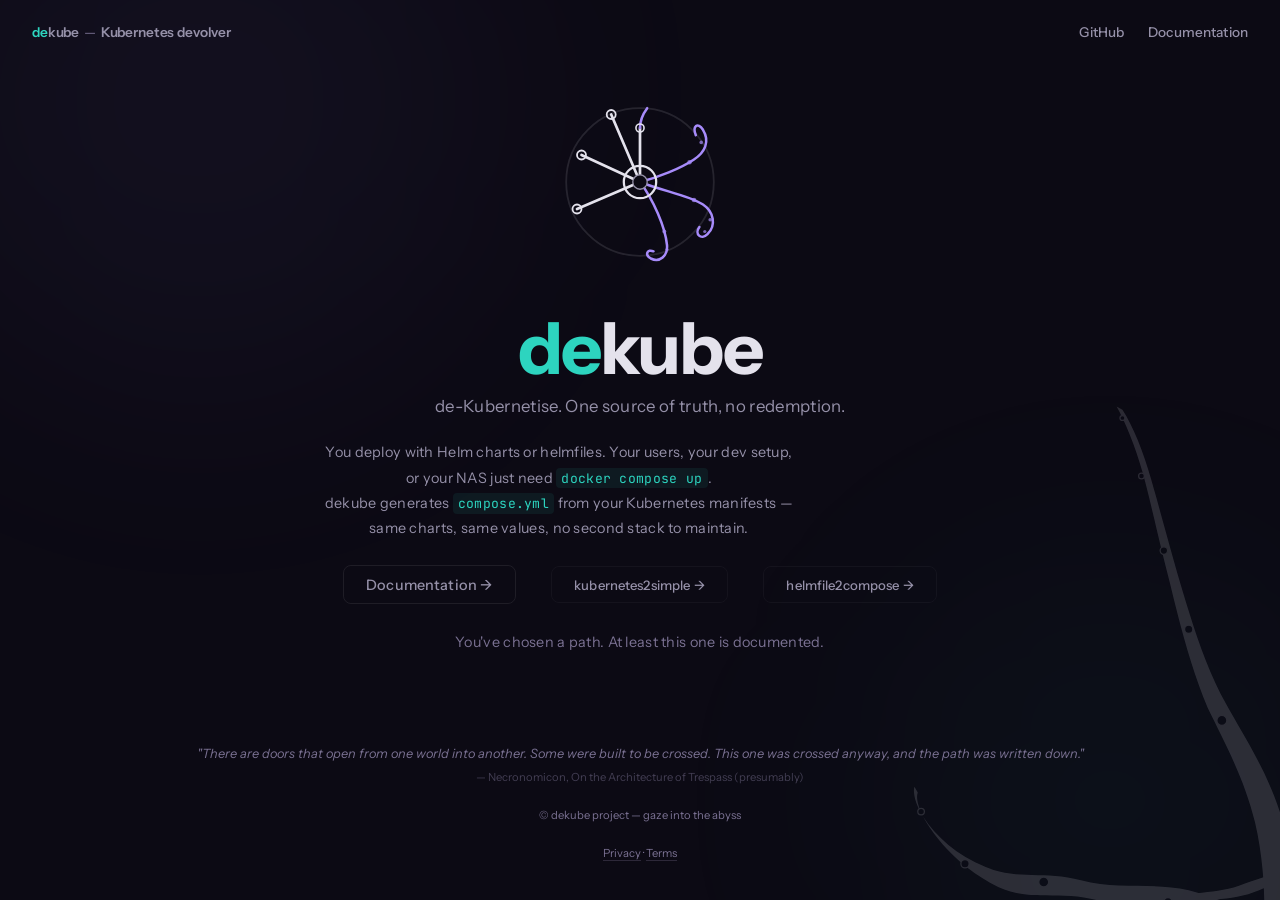
==== index.html @ ae74f035 "docs: reformulate" ====
<!DOCTYPE html>
<html lang="en">
<head>
<meta charset="UTF-8">
<meta name="viewport" content="width=device-width, initial-scale=1.0">
<title>dekube — Kubernetes devolver</title>
<meta name="description" content="dekube — generate compose.yml from your Kubernetes manifests. Same charts, same values, no second stack to maintain. Public domain.">
<meta name="keywords" content="dekube, kubernetes, docker compose, helmfile, k8s, conversion, devops, de-kubernetise">
<meta property="og:title" content="dekube — Kubernetes devolver">
<meta property="og:description" content="Generate compose.yml from your Kubernetes manifests. Same charts, same values, no second stack to maintain. Public domain.">
<meta property="og:type" content="website">
<meta property="og:url" content="https://dekube.io">
<meta property="og:image" content="https://dekube.io/logo.png">
<meta property="og:image:width" content="1200">
<meta property="og:image:height" content="630">
<meta name="twitter:card" content="summary_large_image">
<meta name="twitter:title" content="dekube — Kubernetes devolver">
<meta name="twitter:description" content="Generate compose.yml from your Kubernetes manifests. Same charts, same values, no second stack to maintain. Public domain.">
<meta name="twitter:image" content="https://dekube.io/logo.png">
<link rel="icon" type="image/svg+xml" href="/logo.svg">
<link rel="stylesheet" href="shared.css">
<link rel="stylesheet" href="index.css">
</head>
<body>

<div class="glow glow--purple"></div>
<div class="glow glow--teal"></div>

<div class="tentacle-slot"></div>
<script src="tentacle.js"></script>

<header>
  <span class="brand"><span class="de">de</span>kube<span class="sep">&mdash;</span>Kubernetes devolver</span>
  <nav>
    <a href="https://github.com/dekubeio" target="_blank">GitHub</a>
    <a href="https://docs.dekube.io" target="_blank">Documentation</a>
  </nav>
</header>

<main>
  <svg class="logo" viewBox="0 0 200 200" xmlns="http://www.w3.org/2000/svg">
    <circle class="rim" cx="100" cy="100" r="82"/>
    <line class="spoke" x1="100" y1="100" x2="30" y2="130"/>
    <line class="spoke" x1="100" y1="100" x2="35" y2="70"/>
    <line class="spoke" x1="100" y1="100" x2="68" y2="25"/>
    <circle cx="30" cy="130" r="5" fill="none" stroke="#e4e2ec" stroke-width="2"/>
    <circle cx="35" cy="70" r="5" fill="none" stroke="#e4e2ec" stroke-width="2"/>
    <circle cx="68" cy="25" r="5" fill="none" stroke="#e4e2ec" stroke-width="2"/>
    <line class="spoke" x1="100" y1="100" x2="100" y2="40"/>
    <path class="spoke--corrupt" d="M 100,40 C 100,30 105,22 108,18"/>
    <circle cx="100" cy="40" r="4.5" fill="none" stroke="#e4e2ec" stroke-width="1.8"/>
    <path class="spoke--corrupt" d="M 100,100 C 120,95 145,85 160,75 C 172,67 178,55 170,42 C 164,33 158,38 162,48"/>
    <circle class="sucker" cx="155" cy="78" r="2.5"/>
    <circle class="sucker" cx="168" cy="56" r="2"/>
    <path class="spoke--corrupt" d="M 100,100 C 125,110 155,115 170,125 C 182,133 185,148 175,158 C 168,165 160,158 166,150"/>
    <circle class="sucker" cx="160" cy="120" r="2.5"/>
    <circle class="sucker" cx="178" cy="142" r="2"/>
    <circle class="sucker" cx="172" cy="155" r="1.8"/>
    <path class="spoke--corrupt" d="M 100,100 C 115,120 128,150 130,170 C 131,182 122,190 112,185 C 105,181 108,174 115,177"/>
    <circle class="sucker" cx="127" cy="155" r="2.2"/>
    <circle class="sucker" cx="130" cy="175" r="1.8"/>
    <circle class="hub" cx="100" cy="100" r="18"/>
    <circle class="hub-inner" cx="100" cy="100" r="8"/>
  </svg>

  <div class="title">
    <h1><span class="de">de</span>kube</h1>
    <p>de-Kubernetise. One source of truth, no redemption.</p>
    <p class="desc">
      You deploy with Helm charts or helmfiles. Your users, your dev setup, or your NAS
      just need <code>docker compose up</code>.<br/>
      dekube generates <code>compose.yml</code> from your Kubernetes manifests —
      same charts, same values, no second stack to maintain.
    </p>

    <a class="cta" href="https://docs.dekube.io" target="_blank">Documentation &rarr;</a>
    <a class="cta cta--secondary" href="https://k2s.dekube.io">kubernetes2simple &rarr;</a>
    <a class="cta cta--secondary" href="https://helmfile2compose.dekube.io">helmfile2compose &rarr;</a>
    <p class="sub">You've chosen a path. At least this one is documented.</p>
  </div>
</main>

<footer>
  <blockquote>
    "There are doors that open from one world into another.
     Some were built to be crossed. This one was crossed anyway, and the path was written down."
  </blockquote>
  <cite>&mdash; Necronomicon, On the Architecture of Trespass (presumably)</cite>
  <p class="copyright">&copy; dekube project &mdash; gaze into the abyss</p>
  <p class="copyright"><a href="/privacy">Privacy</a> · <a href="/terms">Terms</a></p>
</footer>

</body>
</html>
---- shared.css ----
@import url('https://fonts.googleapis.com/css2?family=Instrument+Sans:wght@400;500;600;700&family=JetBrains+Mono:wght@400;500&display=swap');

* { margin: 0; padding: 0; box-sizing: border-box; }

:root {
  --bg: #0c0a14;
  --fg: #e4e2ec;
  --fg-muted: #9590a8;
  --fg-dim: #7a7192;
  --teal: #2dd4bf;
  --purple: #a78bfa;
  --amber: #fbbf24;
  --surface: rgba(255, 255, 255, 0.03);
  --border: rgba(255, 255, 255, 0.06);
}

body {
  background: var(--bg);
  color: var(--fg);
  font-family: 'Instrument Sans', -apple-system, system-ui, sans-serif;
  min-height: 100vh;
  overflow-x: hidden;
}

code {
  font-family: 'JetBrains Mono', monospace;
  font-size: 0.82rem;
  color: var(--teal);
  background: rgba(45, 212, 191, 0.08);
  padding: 0.15em 0.4em;
  border-radius: 4px;
}

/* --- ambient --- */
.glow {
  position: fixed;
  border-radius: 50%;
  pointer-events: none;
  filter: blur(120px);
  z-index: 0;
}
.glow--purple {
  width: 600px; height: 600px;
  top: -200px; left: -100px;
  background: rgba(167, 139, 250, 0.045);
}
.glow--teal {
  width: 500px; height: 500px;
  bottom: -150px; right: -80px;
  background: rgba(45, 212, 191, 0.03);
}

/* --- tentacle (corner) --- */
.tentacle {
  position: fixed;
  bottom: -40px;
  right: -40px;
  width: 420px;
  height: 580px;
  opacity: 0.15;
  pointer-events: none;
  z-index: 0;
  animation: drift 14s ease-in-out infinite;
}
.tentacle path {
  fill: #e4e2ec;
  stroke: none;
}
.tentacle .sucker {
  fill: var(--bg);
  stroke: #e4e2ec;
  stroke-width: 1.5;
}
@keyframes drift {
  0%, 100% { transform: translateY(0) rotate(0deg); }
  50% { transform: translateY(-6px) rotate(0.3deg); }
}

/* --- header --- */
header {
  position: fixed;
  top: 0; left: 0; right: 0;
  z-index: 10;
  display: flex;
  justify-content: space-between;
  align-items: center;
  padding: 1.5rem 2rem;
}
.brand {
  font-size: 0.85rem;
  font-weight: 600;
  color: var(--fg-muted);
  text-decoration: none;
  letter-spacing: -0.01em;
}
.brand .de { color: var(--teal); }
.brand .sep { color: var(--fg-dim); font-weight: 400; margin: 0 0.3rem; }
header a {
  font-size: 0.85rem;
  font-weight: 500;
  color: var(--fg-muted);
  text-decoration: none;
  letter-spacing: 0.01em;
  transition: color 0.2s;
}
header a:hover { color: var(--fg); }
header nav {
  display: flex;
  gap: 1.5rem;
  align-items: center;
}

/* --- footer copyright --- */
footer .copyright {
  font-size: 0.7rem;
  color: var(--fg-dim);
}
footer .copyright a {
  color: var(--fg-dim);
  text-decoration: none;
  border-bottom: 1px solid rgba(122, 113, 146, 0.3);
  transition: color 0.15s, border-color 0.15s;
}
footer .copyright a:hover {
  color: var(--fg-muted);
  border-bottom-color: var(--fg-muted);
}

/* --- fade-in --- */
@keyframes fadeUp {
  from { opacity: 0; transform: translateY(12px); }
  to { opacity: 1; transform: translateY(0); }
}

/* --- content layout (subpages) --- */
.content {
  position: relative;
  z-index: 1;
  max-width: 680px;
  margin: 0 auto;
  padding: 10rem 2rem 6rem;
}
.content h1 {
  font-family: 'JetBrains Mono', monospace;
  font-size: clamp(1.8rem, 5vw, 2.5rem);
  font-weight: 500;
  letter-spacing: -0.02em;
  margin-bottom: 0.3rem;
}
.content .label {
  font-size: 0.9rem;
  color: var(--fg-dim);
  margin-bottom: 2.5rem;
}
.content p {
  font-size: 0.95rem;
  line-height: 1.8;
  color: var(--fg-muted);
  margin-bottom: 1.5rem;
}
.content a {
  color: var(--purple);
  text-decoration: none;
  border-bottom: 1px solid rgba(167, 139, 250, 0.3);
  transition: border-color 0.15s;
}
.content a:hover { border-bottom-color: var(--purple); }

/* --- terminal --- */
.terminal {
  background: rgba(0, 0, 0, 0.35);
  border: 1px solid var(--border);
  border-radius: 12px;
  overflow: hidden;
  text-align: left;
  margin-bottom: 0.6rem;
}
.terminal-bar {
  display: flex;
  align-items: center;
  gap: 7px;
  padding: 14px 18px;
  background: rgba(0, 0, 0, 0.25);
}
.terminal-dot {
  width: 11px;
  height: 11px;
  border-radius: 50%;
}
.terminal-dot.r { background: #ef4444; }
.terminal-dot.y { background: #eab308; }
.terminal-dot.g { background: #22c55e; }
.terminal-tabs {
  display: flex;
  gap: 0;
  padding: 0 18px;
  background: rgba(0, 0, 0, 0.25);
  border-bottom: 1px solid var(--border);
}
.terminal-tab {
  padding: 0.5rem 1rem;
  font-family: 'JetBrains Mono', monospace;
  font-size: 0.75rem;
  color: var(--fg-dim);
  cursor: pointer;
  border: none;
  border-bottom: 2px solid transparent;
  background: none;
  transition: color 0.15s, border-color 0.15s;
}
.terminal-tab:hover { color: var(--fg); }
.terminal-tab.active {
  color: var(--fg);
  border-bottom-color: var(--teal);
}
.terminal-body {
  padding: 1.25rem 1.5rem 1.4rem;
  font-family: 'JetBrains Mono', monospace;
  font-size: clamp(0.76rem, 1.8vw, 0.85rem);
  line-height: 2;
}
.terminal-body .line {
  display: flex;
  gap: 0;
  line-height: 2;
}
.terminal-body .prompt {
  color: var(--teal);
  user-select: none;
  -webkit-user-select: none;
  pointer-events: none;
  padding-right: 0.5em;
  flex-shrink: 0;
}
.terminal-body .cmd { color: var(--fg); }
.terminal-body .comment {
  color: var(--fg-dim);
  user-select: none;
  -webkit-user-select: none;
}
.terminal-panel { display: none; }
.terminal-panel.active { display: block; }
.terminal-hint {
  font-size: 0.82rem;
  color: var(--fg-dim);
  margin-bottom: 2.5rem;
}

/* --- links row --- */
.links {
  display: flex;
  flex-wrap: wrap;
  gap: 0.75rem;
  margin-top: 1.5rem;
}
.links a {
  display: inline-flex;
  align-items: center;
  gap: 0.4rem;
  padding: 0.55rem 1.1rem;
  font-size: 0.82rem;
  font-weight: 500;
  background: var(--surface);
  border: 1px solid var(--border);
  border-radius: 8px;
  color: var(--fg);
  transition: all 0.15s ease;
}
.links a:hover {
  background: rgba(255, 255, 255, 0.06);
  border-color: rgba(255, 255, 255, 0.12);
}
.links a .arrow {
  font-size: 0.75rem;
  opacity: 0.4;
  transition: opacity 0.15s, transform 0.15s;
}
.links a:hover .arrow {
  opacity: 0.8;
  transform: translateX(2px);
}

/* --- subpage footer --- */
.subpage-footer {
  position: relative;
  z-index: 1;
  max-width: 680px;
  margin: 0 auto;
  text-align: center;
  padding: 3rem 2rem 2.5rem;
}

/* --- subpage sections --- */
.section { margin-top: 3rem; }
.section h2 {
  font-size: 0.75rem;
  font-weight: 600;
  text-transform: uppercase;
  letter-spacing: 0.08em;
  color: var(--fg-dim);
  margin-bottom: 1.5rem;
}

/* --- subpage animations --- */
.content h1     { animation: fadeUp 0.6s ease both; }
.content .label { animation: fadeUp 0.6s ease 0.05s both; }
.content > p:first-of-type { animation: fadeUp 0.6s ease 0.1s both; }
.terminal       { animation: fadeUp 0.6s ease 0.18s both; }
.terminal-hint  { animation: fadeUp 0.6s ease 0.2s both; }

/* --- card list (monks, registries, etc.) --- */
.card-list { display: flex; flex-direction: column; gap: 0.5rem; }
.card-row {
  display: flex;
  justify-content: space-between;
  align-items: baseline;
  padding: 0.75rem 1rem;
  background: var(--surface);
  border: 1px solid var(--border);
  border-radius: 8px;
  gap: 1rem;
}
.card-label {
  font-family: 'JetBrains Mono', monospace;
  font-size: 0.82rem;
  color: var(--fg);
  flex-shrink: 0;
}
.card-desc { font-size: 0.82rem; color: var(--fg-dim); text-align: right; }

/* --- responsive --- */
@media (max-width: 768px) {
  .tentacle { width: 160px; height: 320px; opacity: 0.025; }
  header { padding: 1.2rem 1.5rem; }
  .card-row { flex-direction: column; gap: 0.2rem; }
  .card-desc { text-align: left; }
}
---- index.css ----
body {
  display: flex;
  flex-direction: column;
}

/* --- center --- */
main {
  position: relative;
  z-index: 1;
  flex: 1;
  display: flex;
  flex-direction: column;
  align-items: center;
  justify-content: center;
  padding: 2rem;
  gap: 2.5rem;
}

/* --- logo placeholder --- */
.logo {
  width: clamp(120px, 20vw, 180px);
  height: clamp(120px, 20vw, 180px);
}
.logo .spoke { stroke: var(--fg); stroke-width: 3; stroke-linecap: round; fill: none; }
.logo .spoke--corrupt { stroke: var(--purple); stroke-width: 2.8; stroke-linecap: round; fill: none; }
.logo .hub { fill: none; stroke: var(--fg); stroke-width: 2.5; }
.logo .hub-inner { fill: var(--bg); stroke: var(--fg-muted); stroke-width: 1.5; }
.logo .rim { fill: none; stroke: rgba(228, 226, 236, 0.12); stroke-width: 2; }
.logo .sucker { fill: var(--purple); opacity: 0.7; }

/* --- title --- */
.title { text-align: center; }
.title h1 {
  font-size: clamp(2.8rem, 8vw, 4.5rem);
  font-weight: 700;
  letter-spacing: -0.03em;
  line-height: 1;
}
.title h1 .de { color: var(--teal); }
.title p {
  margin-top: 0.75rem;
  font-size: clamp(0.9rem, 2vw, 1.05rem);
  font-weight: 400;
  color: var(--fg-muted);
  letter-spacing: 0.02em;
}
.title .sub {
  margin-top: 0.3rem;
  font-size: clamp(0.8rem, 1.6vw, 0.9rem);
  color: var(--fg-dim);
}
.title .desc {
  margin-top: 1.5rem;
  font-size: 0.9rem;
  line-height: 1.75;
  color: var(--fg-muted);
  max-width: 480px;
}

/* --- quote (easter egg) --- */
footer {
  position: relative;
  z-index: 1;
  text-align: center;
  padding: 0 2rem 2.5rem;
}
footer blockquote {
  font-style: italic;
  font-weight: 400;
  font-size: 0.8rem;
  line-height: 1.7;
  color: var(--fg-dim);
}
footer cite {
  display: block;
  margin-top: 0.3rem;
  font-size: 0.7rem;
  color: rgba(122, 113, 146, 0.5);
  font-style: normal;
}
footer .copyright { margin-top: 1.5rem; }

/* --- cta --- */
.cta {
  display: inline-block;
  margin: 1.5rem;
  font-size: 0.9rem;
  font-weight: 500;
  color: var(--fg-muted);
  text-decoration: none;
  letter-spacing: 0.01em;
  padding: 0.6rem 1.4rem;
  border: 1px solid rgba(255, 255, 255, 0.08);
  border-radius: 8px;
  transition: all 0.2s ease;
}
.cta:hover {
  color: var(--fg);
  border-color: rgba(255, 255, 255, 0.18);
  background: rgba(255, 255, 255, 0.03);
}
.cta--secondary {
  border-color: rgba(255, 255, 255, 0.04);
  font-size: 0.82rem;
  margin-left: 0.5rem;
}

/* --- page animations --- */
.logo       { animation: fadeUp 0.8s ease both; }
.title h1   { animation: fadeUp 0.8s ease 0.1s both; }
.title p    { animation: fadeUp 0.8s ease 0.2s both; }
.title .sub { animation: fadeUp 0.8s ease 0.28s both; }
.title .desc { animation: fadeUp 0.8s ease 0.34s both; }
.cta        { animation: fadeUp 0.8s ease 0.42s both; }
header a    { animation: fadeUp 0.6s ease 0.4s both; }
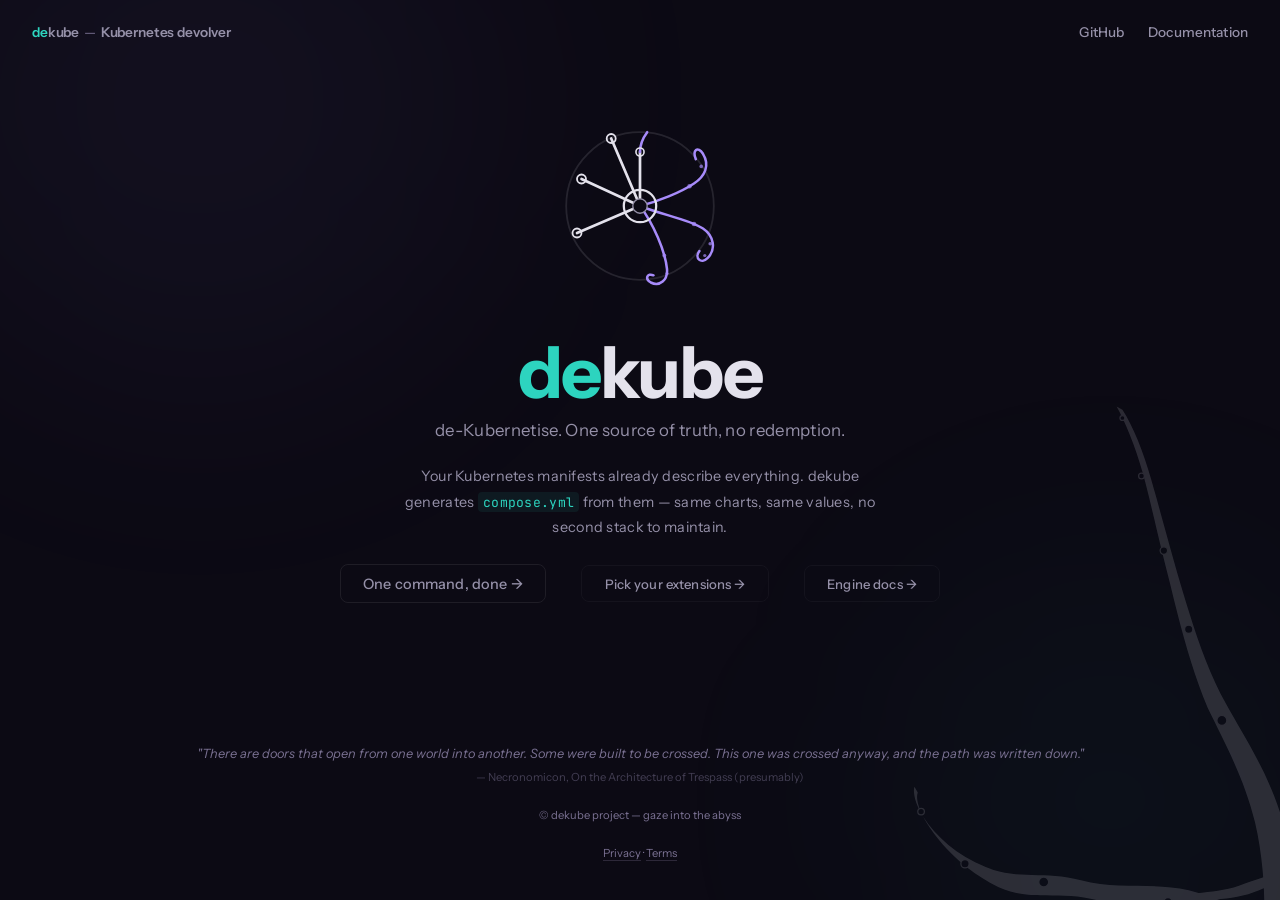
==== commit c81acf8a: "docs: reformulate + fix alignment" ====
--- a/index.html
+++ b/index.html
@@ -67,16 +67,14 @@
     <h1><span class="de">de</span>kube</h1>
     <p>de-Kubernetise. One source of truth, no redemption.</p>
     <p class="desc">
-      You deploy with Helm charts or helmfiles. Your users, your dev setup, or your NAS
-      just need <code>docker compose up</code>.<br/>
-      dekube generates <code>compose.yml</code> from your Kubernetes manifests —
+      Your Kubernetes manifests already describe everything.
+      dekube generates <code>compose.yml</code> from them —
       same charts, same values, no second stack to maintain.
     </p>
 
-    <a class="cta" href="https://docs.dekube.io" target="_blank">Documentation &rarr;</a>
-    <a class="cta cta--secondary" href="https://k2s.dekube.io">kubernetes2simple &rarr;</a>
-    <a class="cta cta--secondary" href="https://helmfile2compose.dekube.io">helmfile2compose &rarr;</a>
-    <p class="sub">You've chosen a path. At least this one is documented.</p>
+    <a class="cta" href="https://k2s.dekube.io">One command, done &rarr;</a>
+    <a class="cta cta--secondary" href="https://helmfile2compose.dekube.io">Pick your extensions &rarr;</a>
+    <a class="cta cta--secondary" href="https://docs.dekube.io" target="_blank">Engine docs &rarr;</a>
   </div>
 </main>
 
--- a/index.css
+++ b/index.css
@@ -55,6 +55,8 @@
   line-height: 1.75;
   color: var(--fg-muted);
   max-width: 480px;
+  margin-left: auto;
+  margin-right: auto;
 }
 
 /* --- quote (easter egg) --- */
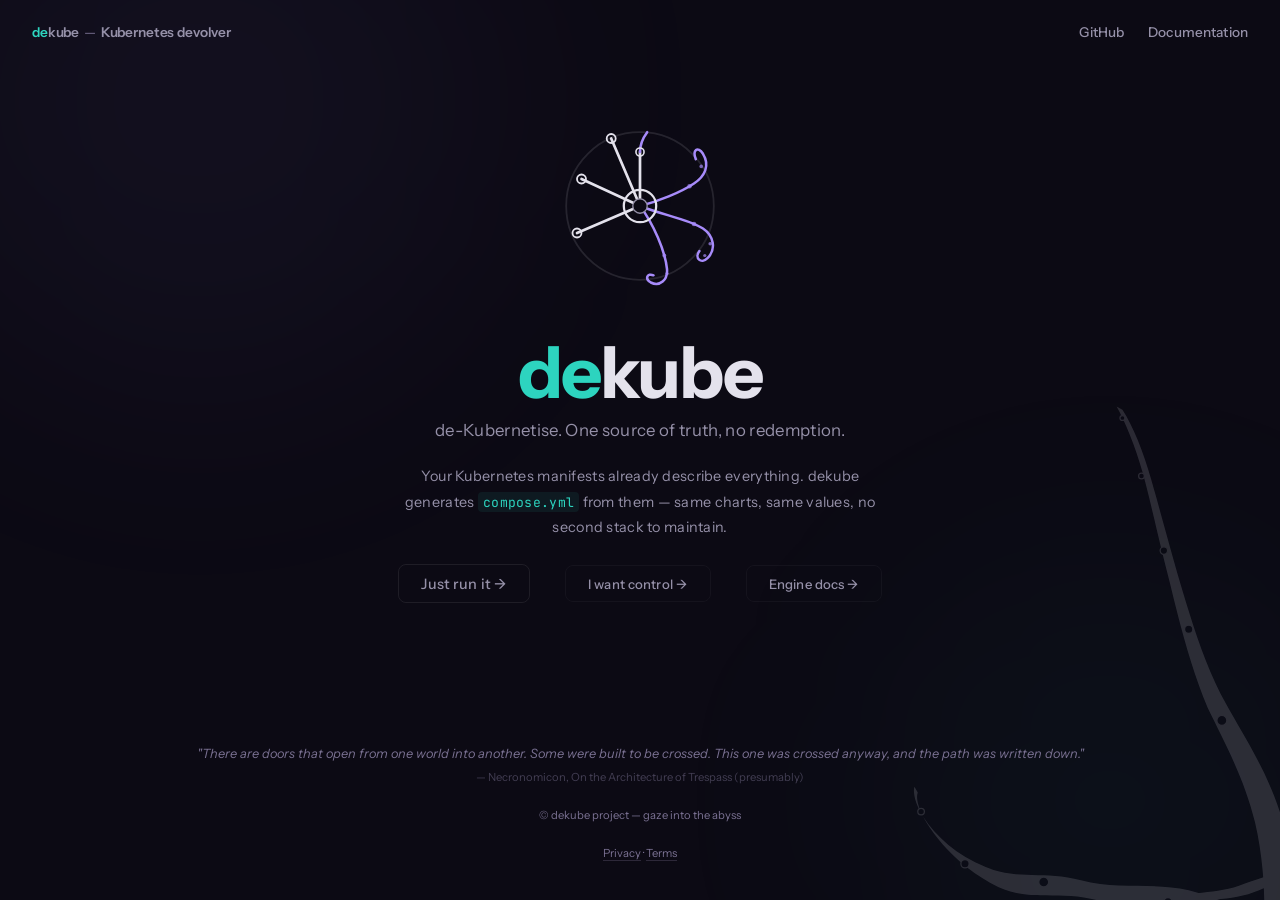
==== commit 1a78f16d: "docs: improve SEO" ====
--- a/index.html
+++ b/index.html
@@ -3,20 +3,37 @@
 <head>
 <meta charset="UTF-8">
 <meta name="viewport" content="width=device-width, initial-scale=1.0">
-<title>dekube — Kubernetes devolver</title>
-<meta name="description" content="dekube — generate compose.yml from your Kubernetes manifests. Same charts, same values, no second stack to maintain. Public domain.">
-<meta name="keywords" content="dekube, kubernetes, docker compose, helmfile, k8s, conversion, devops, de-kubernetise">
-<meta property="og:title" content="dekube — Kubernetes devolver">
-<meta property="og:description" content="Generate compose.yml from your Kubernetes manifests. Same charts, same values, no second stack to maintain. Public domain.">
+<title>dekube — Convert Kubernetes to Docker Compose | Helm, helmfile, K8s manifests</title>
+<meta name="description" content="Convert Kubernetes manifests to compose.yml. Transform Helm charts, helmfiles, and K8s YAML into a working Compose setup. One source of truth, no second stack to maintain.">
+<meta name="keywords" content="kubernetes to docker compose, convert kubernetes to docker compose, helm to docker compose, helmfile to docker compose, k8s to compose, kubernetes yaml to docker compose, kubernetes local development, dekube, converter">
+<link rel="canonical" href="https://dekube.io/">
+<meta property="og:title" content="dekube — Convert Kubernetes to Docker Compose">
+<meta property="og:description" content="Convert Helm charts, helmfiles, and Kubernetes manifests to compose.yml. One command, one source of truth.">
 <meta property="og:type" content="website">
 <meta property="og:url" content="https://dekube.io">
 <meta property="og:image" content="https://dekube.io/logo.png">
 <meta property="og:image:width" content="1200">
 <meta property="og:image:height" content="630">
 <meta name="twitter:card" content="summary_large_image">
-<meta name="twitter:title" content="dekube — Kubernetes devolver">
-<meta name="twitter:description" content="Generate compose.yml from your Kubernetes manifests. Same charts, same values, no second stack to maintain. Public domain.">
+<meta name="twitter:title" content="dekube — Convert Kubernetes to Docker Compose">
+<meta name="twitter:description" content="Convert Helm charts, helmfiles, and Kubernetes manifests to compose.yml. One command, one source of truth.">
 <meta name="twitter:image" content="https://dekube.io/logo.png">
+<script type="application/ld+json">
+{
+  "@context": "https://schema.org",
+  "@type": "SoftwareApplication",
+  "name": "dekube",
+  "applicationCategory": "DeveloperApplication",
+  "operatingSystem": "Linux, macOS, Windows",
+  "description": "Convert Kubernetes manifests to Compose. Transform Helm charts, helmfiles, and K8s YAML into a working Compose setup.",
+  "url": "https://dekube.io",
+  "downloadUrl": "https://github.com/dekubeio/helmfile2compose/releases/latest",
+  "softwareRequirements": "Python 3.10+",
+  "license": "https://creativecommons.org/publicdomain/zero/1.0/",
+  "offers": { "@type": "Offer", "price": "0", "priceCurrency": "USD" },
+  "author": { "@type": "Organization", "name": "dekube", "url": "https://github.com/dekubeio" }
+}
+</script>
 <link rel="icon" type="image/svg+xml" href="/logo.svg">
 <link rel="stylesheet" href="shared.css">
 <link rel="stylesheet" href="index.css">
@@ -72,8 +89,8 @@
       same charts, same values, no second stack to maintain.
     </p>
 
-    <a class="cta" href="https://k2s.dekube.io">One command, done &rarr;</a>
-    <a class="cta cta--secondary" href="https://helmfile2compose.dekube.io">Pick your extensions &rarr;</a>
+    <a class="cta" href="https://k2s.dekube.io">Just run it &rarr;</a>
+    <a class="cta cta--secondary" href="https://helmfile2compose.dekube.io">I want control &rarr;</a>
     <a class="cta cta--secondary" href="https://docs.dekube.io" target="_blank">Engine docs &rarr;</a>
   </div>
 </main>
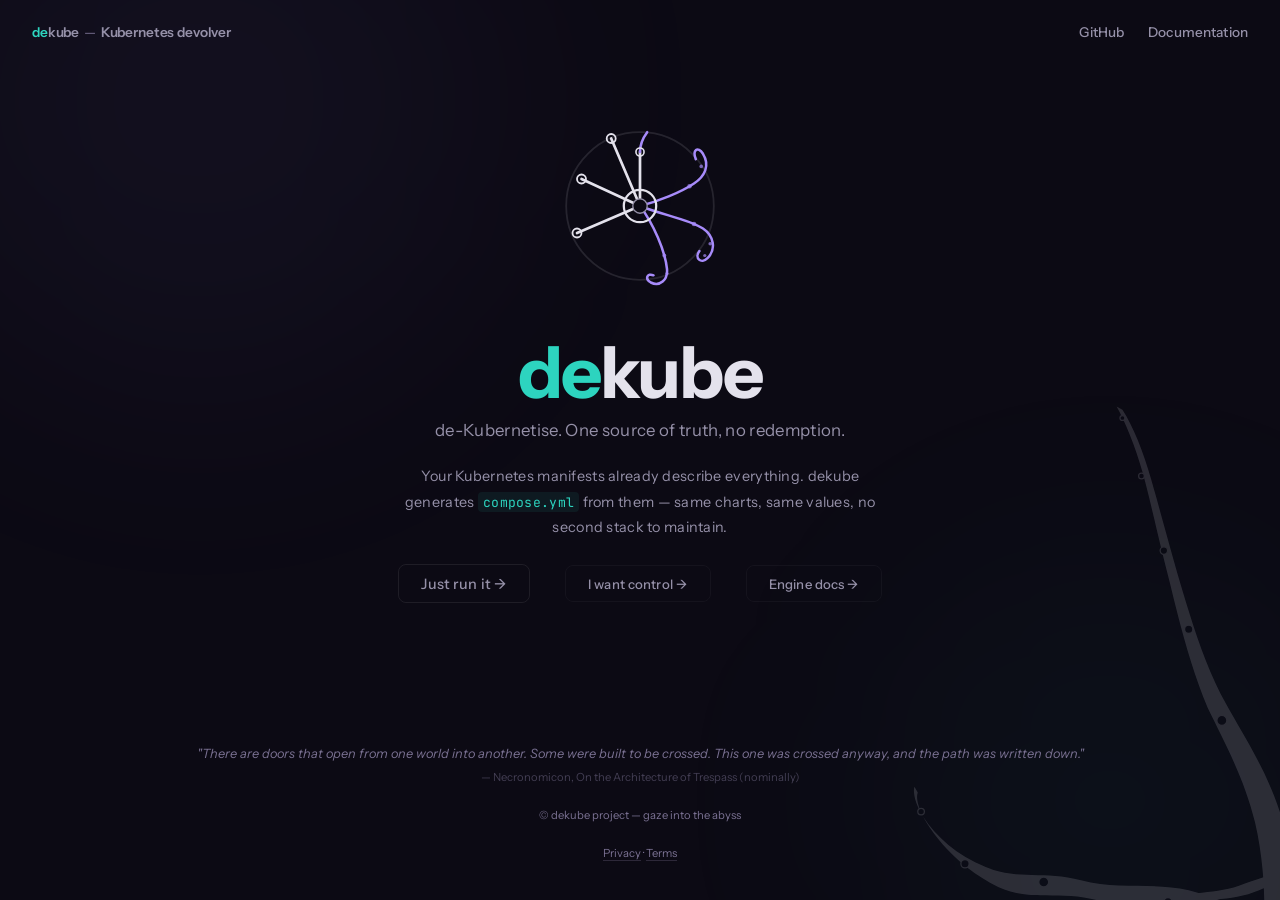
==== commit 81a1abb2: "fix: correct JSON-LD license to the Unlicense" ====
--- a/index.html
+++ b/index.html
@@ -29,12 +29,12 @@
   "url": "https://dekube.io",
   "downloadUrl": "https://github.com/dekubeio/helmfile2compose/releases/latest",
   "softwareRequirements": "Python 3.10+",
-  "license": "https://creativecommons.org/publicdomain/zero/1.0/",
+  "license": "https://unlicense.org/",
   "offers": { "@type": "Offer", "price": "0", "priceCurrency": "USD" },
   "author": { "@type": "Organization", "name": "dekube", "url": "https://github.com/dekubeio" }
 }
 </script>
-<link rel="icon" type="image/svg+xml" href="/logo.svg">
+<link rel="icon" type="image/x-icon" href="/favicon.ico">
 <link rel="stylesheet" href="shared.css">
 <link rel="stylesheet" href="index.css">
 </head>
@@ -100,7 +100,7 @@
     "There are doors that open from one world into another.
      Some were built to be crossed. This one was crossed anyway, and the path was written down."
   </blockquote>
-  <cite>&mdash; Necronomicon, On the Architecture of Trespass (presumably)</cite>
+  <cite>&mdash; Necronomicon, On the Architecture of Trespass (nominally)</cite>
   <p class="copyright">&copy; dekube project &mdash; gaze into the abyss</p>
   <p class="copyright"><a href="/privacy">Privacy</a> · <a href="/terms">Terms</a></p>
 </footer>
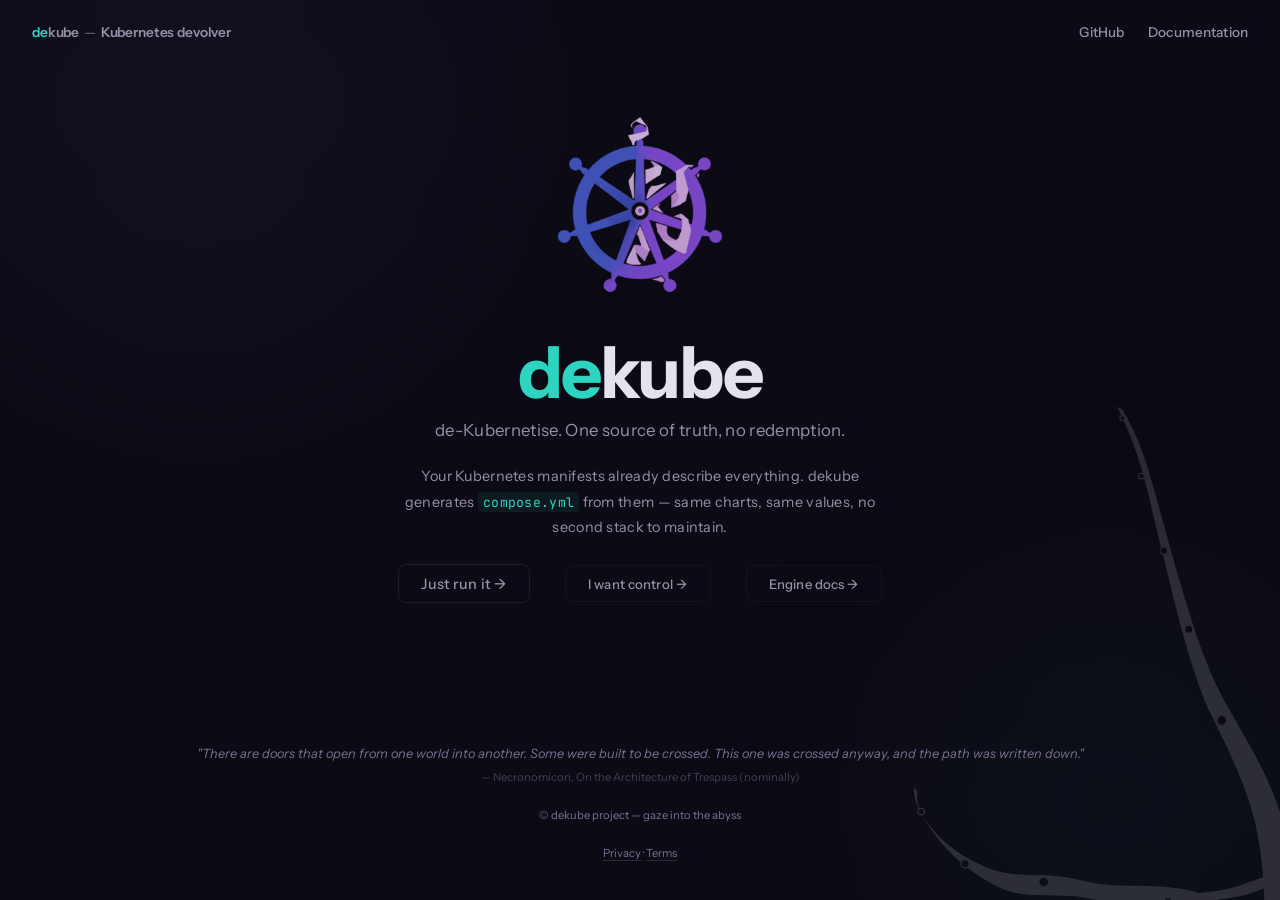
==== commit 3993c923: "feat: use logo_mark.png for the hero logo (replace inline placeholder SVG)" ====
--- a/index.html
+++ b/index.html
@@ -55,30 +55,9 @@
 </header>
 
 <main>
-  <svg class="logo" viewBox="0 0 200 200" xmlns="http://www.w3.org/2000/svg">
-    <circle class="rim" cx="100" cy="100" r="82"/>
-    <line class="spoke" x1="100" y1="100" x2="30" y2="130"/>
-    <line class="spoke" x1="100" y1="100" x2="35" y2="70"/>
-    <line class="spoke" x1="100" y1="100" x2="68" y2="25"/>
-    <circle cx="30" cy="130" r="5" fill="none" stroke="#e4e2ec" stroke-width="2"/>
-    <circle cx="35" cy="70" r="5" fill="none" stroke="#e4e2ec" stroke-width="2"/>
-    <circle cx="68" cy="25" r="5" fill="none" stroke="#e4e2ec" stroke-width="2"/>
-    <line class="spoke" x1="100" y1="100" x2="100" y2="40"/>
-    <path class="spoke--corrupt" d="M 100,40 C 100,30 105,22 108,18"/>
-    <circle cx="100" cy="40" r="4.5" fill="none" stroke="#e4e2ec" stroke-width="1.8"/>
-    <path class="spoke--corrupt" d="M 100,100 C 120,95 145,85 160,75 C 172,67 178,55 170,42 C 164,33 158,38 162,48"/>
-    <circle class="sucker" cx="155" cy="78" r="2.5"/>
-    <circle class="sucker" cx="168" cy="56" r="2"/>
-    <path class="spoke--corrupt" d="M 100,100 C 125,110 155,115 170,125 C 182,133 185,148 175,158 C 168,165 160,158 166,150"/>
-    <circle class="sucker" cx="160" cy="120" r="2.5"/>
-    <circle class="sucker" cx="178" cy="142" r="2"/>
-    <circle class="sucker" cx="172" cy="155" r="1.8"/>
-    <path class="spoke--corrupt" d="M 100,100 C 115,120 128,150 130,170 C 131,182 122,190 112,185 C 105,181 108,174 115,177"/>
-    <circle class="sucker" cx="127" cy="155" r="2.2"/>
-    <circle class="sucker" cx="130" cy="175" r="1.8"/>
-    <circle class="hub" cx="100" cy="100" r="18"/>
-    <circle class="hub-inner" cx="100" cy="100" r="8"/>
-  </svg>
+  <img class="logo" src="logo_mark.png" width="200" height="200"
+       alt="dekube logo — a corrupted ship's wheel with tentacles woven through the spokes">
+
 
   <div class="title">
     <h1><span class="de">de</span>kube</h1>
--- a/index.css
+++ b/index.css
@@ -16,17 +16,12 @@
   gap: 2.5rem;
 }
 
-/* --- logo placeholder --- */
+/* --- logo --- */
 .logo {
   width: clamp(120px, 20vw, 180px);
   height: clamp(120px, 20vw, 180px);
+  object-fit: contain;
 }
-.logo .spoke { stroke: var(--fg); stroke-width: 3; stroke-linecap: round; fill: none; }
-.logo .spoke--corrupt { stroke: var(--purple); stroke-width: 2.8; stroke-linecap: round; fill: none; }
-.logo .hub { fill: none; stroke: var(--fg); stroke-width: 2.5; }
-.logo .hub-inner { fill: var(--bg); stroke: var(--fg-muted); stroke-width: 1.5; }
-.logo .rim { fill: none; stroke: rgba(228, 226, 236, 0.12); stroke-width: 2; }
-.logo .sucker { fill: var(--purple); opacity: 0.7; }
 
 /* --- title --- */
 .title { text-align: center; }
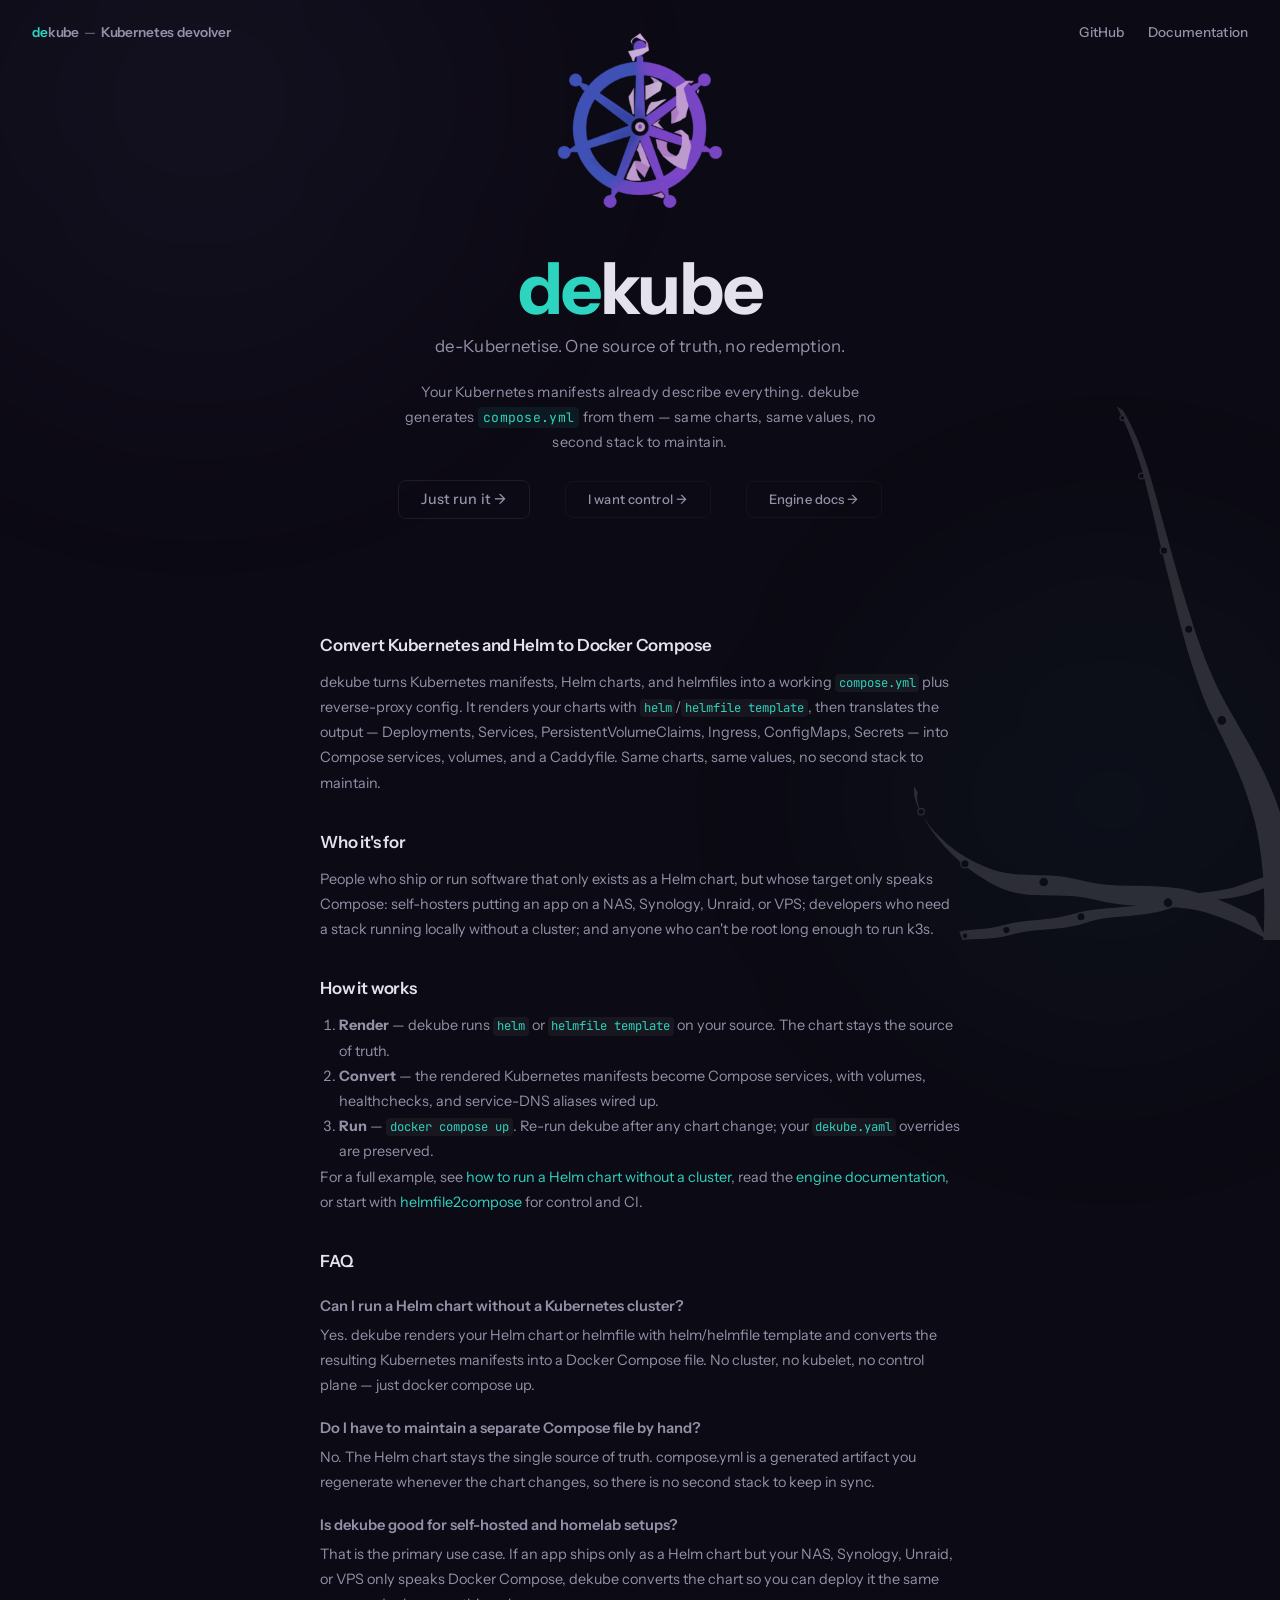
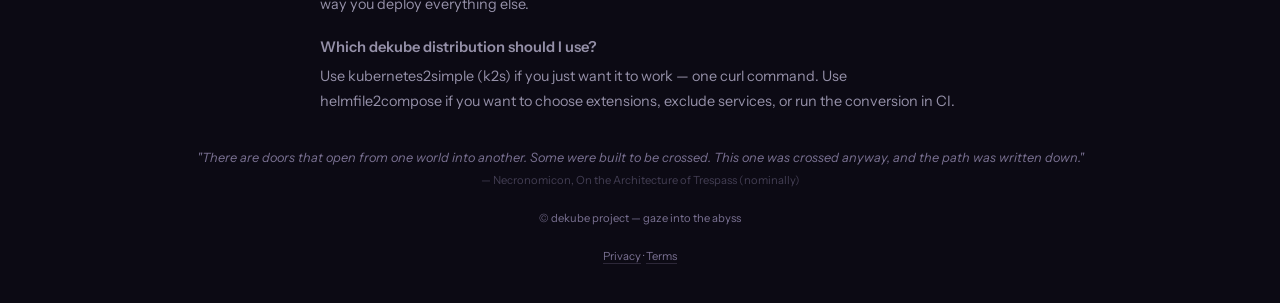
==== commit 53e69470: "feat: add crawlable substance section + FAQPage JSON-LD below hero" ====
--- a/index.html
+++ b/index.html
@@ -32,6 +32,34 @@
   "license": "https://unlicense.org/",
   "offers": { "@type": "Offer", "price": "0", "priceCurrency": "USD" },
   "author": { "@type": "Organization", "name": "dekube", "url": "https://github.com/dekubeio" }
+}
+</script>
+<script type="application/ld+json">
+{
+  "@context": "https://schema.org",
+  "@type": "FAQPage",
+  "mainEntity": [
+    {
+      "@type": "Question",
+      "name": "Can I run a Helm chart without a Kubernetes cluster?",
+      "acceptedAnswer": { "@type": "Answer", "text": "Yes. dekube renders your Helm chart or helmfile with helm/helmfile template and converts the resulting Kubernetes manifests into a Docker Compose file. No cluster, no kubelet, no control plane — just docker compose up." }
+    },
+    {
+      "@type": "Question",
+      "name": "Do I have to maintain a separate Compose file by hand?",
+      "acceptedAnswer": { "@type": "Answer", "text": "No. The Helm chart stays the single source of truth. compose.yml is a generated artifact you regenerate whenever the chart changes, so there is no second stack to keep in sync." }
+    },
+    {
+      "@type": "Question",
+      "name": "Is dekube good for self-hosted and homelab setups?",
+      "acceptedAnswer": { "@type": "Answer", "text": "That is the primary use case. If an app ships only as a Helm chart but your NAS, Synology, Unraid, or VPS only speaks Docker Compose, dekube converts the chart so you can deploy it the same way you deploy everything else." }
+    },
+    {
+      "@type": "Question",
+      "name": "Which dekube distribution should I use?",
+      "acceptedAnswer": { "@type": "Answer", "text": "Use kubernetes2simple (k2s) if you just want it to work — one curl command. Use helmfile2compose if you want to choose extensions, exclude services, or run the conversion in CI." }
+    }
+  ]
 }
 </script>
 <link rel="icon" type="image/x-icon" href="/favicon.ico">
@@ -72,6 +100,49 @@
     <a class="cta cta--secondary" href="https://helmfile2compose.dekube.io">I want control &rarr;</a>
     <a class="cta cta--secondary" href="https://docs.dekube.io" target="_blank">Engine docs &rarr;</a>
   </div>
+
+  <section class="substance">
+    <h2 id="what">Convert Kubernetes and Helm to Docker Compose</h2>
+    <p>
+      dekube turns Kubernetes manifests, Helm charts, and helmfiles into a working
+      <code>compose.yml</code> plus reverse-proxy config. It renders your charts with
+      <code>helm</code>/<code>helmfile template</code>, then translates the output —
+      Deployments, Services, PersistentVolumeClaims, Ingress, ConfigMaps, Secrets —
+      into Compose services, volumes, and a Caddyfile. Same charts, same values,
+      no second stack to maintain.
+    </p>
+
+    <h2 id="who">Who it's for</h2>
+    <p>
+      People who ship or run software that only exists as a Helm chart, but whose
+      target only speaks Compose: self-hosters putting an app on a NAS, Synology,
+      Unraid, or VPS; developers who need a stack running locally without a cluster;
+      and anyone who can't be root long enough to run k3s.
+    </p>
+
+    <h2 id="how">How it works</h2>
+    <ol>
+      <li><strong>Render</strong> — dekube runs <code>helm</code> or <code>helmfile template</code> on your source. The chart stays the source of truth.</li>
+      <li><strong>Convert</strong> — the rendered Kubernetes manifests become Compose services, with volumes, healthchecks, and service-DNS aliases wired up.</li>
+      <li><strong>Run</strong> — <code>docker compose up</code>. Re-run dekube after any chart change; your <code>dekube.yaml</code> overrides are preserved.</li>
+    </ol>
+    <p>
+      For a full example, see
+      <a href="https://k2s.dekube.io/guides/helm-chart-to-docker-compose/">how to run a Helm chart without a cluster</a>,
+      read the <a href="https://docs.dekube.io/">engine documentation</a>, or start with
+      <a href="https://helmfile2compose.dekube.io/docs/getting-started/">helmfile2compose</a> for control and CI.
+    </p>
+
+    <h2 id="faq">FAQ</h2>
+    <h3>Can I run a Helm chart without a Kubernetes cluster?</h3>
+    <p>Yes. dekube renders your Helm chart or helmfile with helm/helmfile template and converts the resulting Kubernetes manifests into a Docker Compose file. No cluster, no kubelet, no control plane — just docker compose up.</p>
+    <h3>Do I have to maintain a separate Compose file by hand?</h3>
+    <p>No. The Helm chart stays the single source of truth. compose.yml is a generated artifact you regenerate whenever the chart changes, so there is no second stack to keep in sync.</p>
+    <h3>Is dekube good for self-hosted and homelab setups?</h3>
+    <p>That is the primary use case. If an app ships only as a Helm chart but your NAS, Synology, Unraid, or VPS only speaks Docker Compose, dekube converts the chart so you can deploy it the same way you deploy everything else.</p>
+    <h3>Which dekube distribution should I use?</h3>
+    <p>Use kubernetes2simple (k2s) if you just want it to work — one curl command. Use helmfile2compose if you want to choose extensions, exclude services, or run the conversion in CI.</p>
+  </section>
 </main>
 
 <footer>
--- a/index.css
+++ b/index.css
@@ -110,3 +110,37 @@
 .title .desc { animation: fadeUp 0.8s ease 0.34s both; }
 .cta        { animation: fadeUp 0.8s ease 0.42s both; }
 header a    { animation: fadeUp 0.6s ease 0.4s both; }
+
+/* --- substance (crawlable content, on-brand dim) --- */
+.substance {
+  max-width: 640px;
+  margin: 1rem auto 0;
+  text-align: left;
+  color: var(--fg-muted);
+  font-size: 0.9rem;
+  line-height: 1.75;
+  animation: fadeUp 0.8s ease 0.5s both;
+}
+.substance h2 {
+  margin: 2rem 0 0.6rem;
+  font-size: 1.05rem;
+  font-weight: 600;
+  color: var(--fg);
+  letter-spacing: -0.01em;
+}
+.substance h3 {
+  margin: 1.1rem 0 0.2rem;
+  font-size: 0.92rem;
+  font-weight: 600;
+  color: var(--fg-muted);
+}
+.substance p, .substance li { color: var(--fg-muted); }
+.substance ol { margin: 0.4rem 0 0 1.2rem; }
+.substance a { color: var(--teal); text-decoration: none; }
+.substance a:hover { text-decoration: underline; }
+.substance code {
+  font-size: 0.85em;
+  padding: 0.1em 0.3em;
+  border-radius: 4px;
+  background: rgba(255, 255, 255, 0.05);
+}
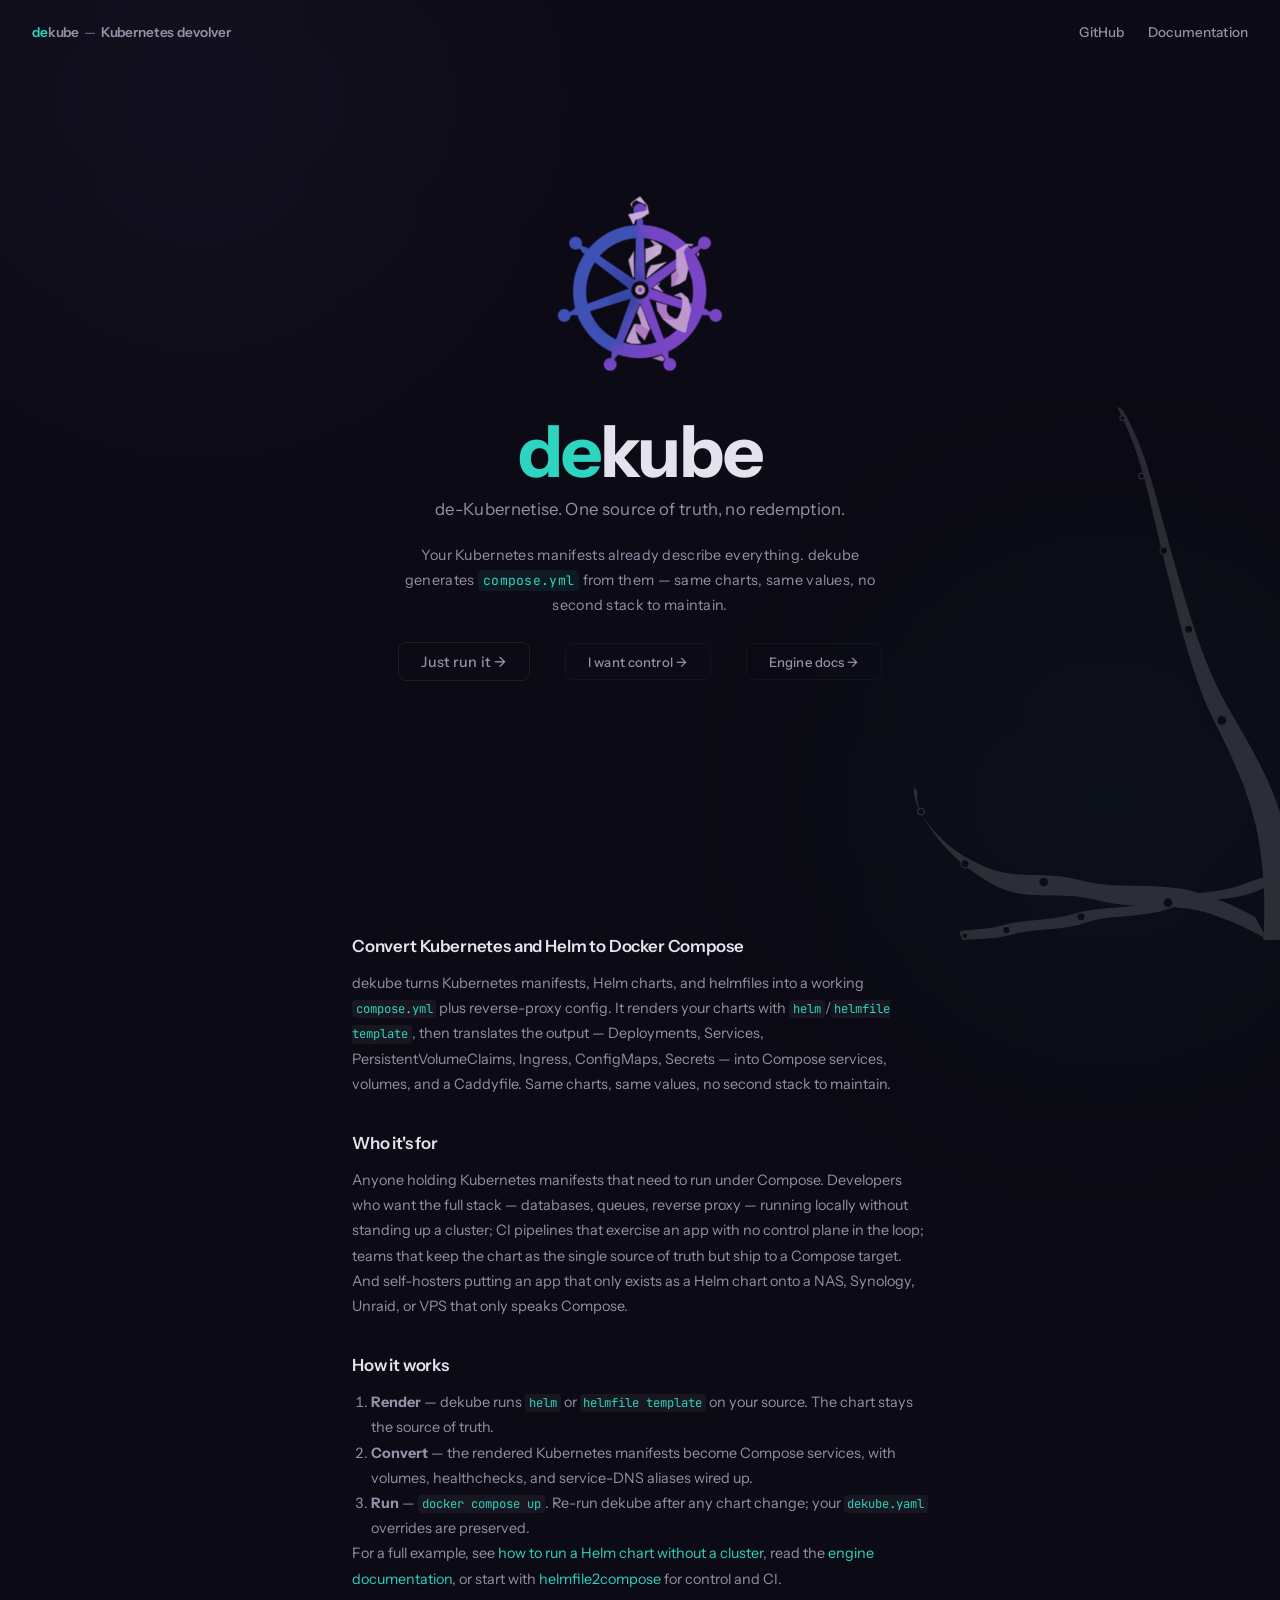
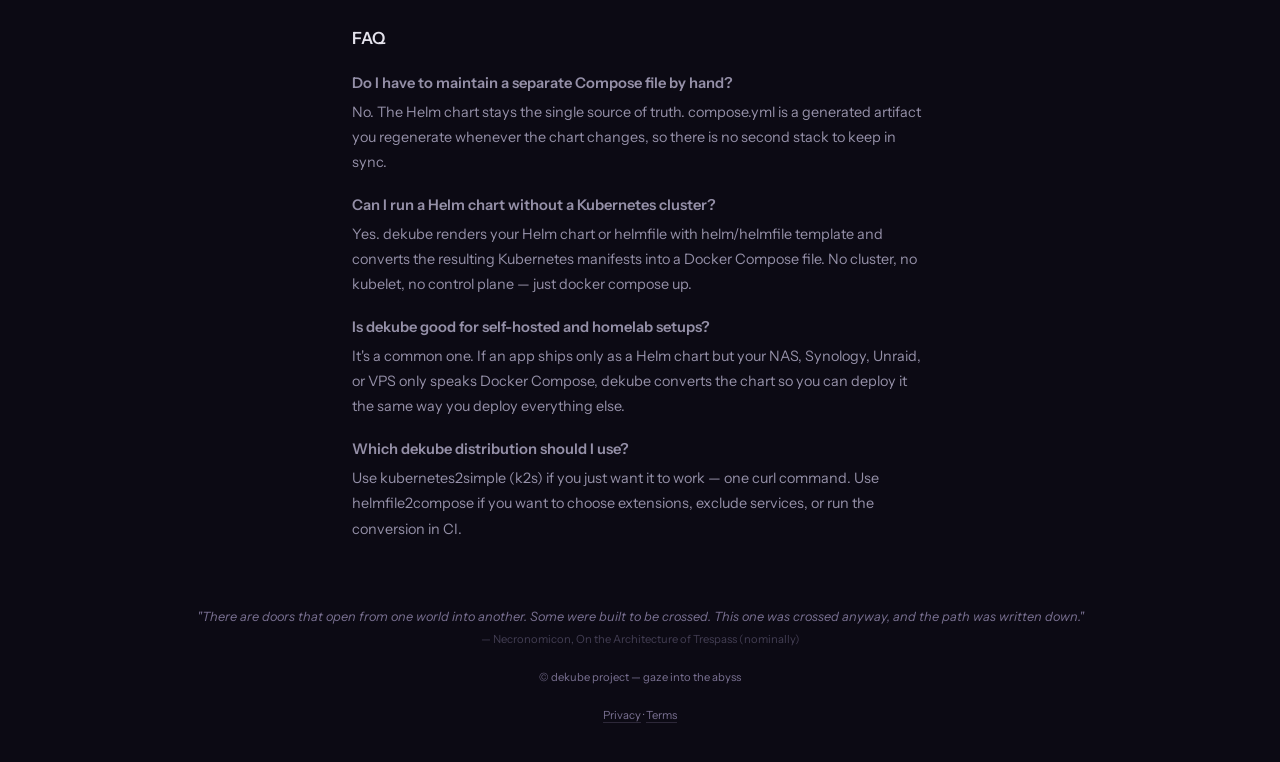
==== commit 057d288b: "style: center landing hero and reframe copy toward technical audience" ====
--- a/index.html
+++ b/index.html
@@ -41,18 +41,18 @@
   "mainEntity": [
     {
       "@type": "Question",
+      "name": "Do I have to maintain a separate Compose file by hand?",
+      "acceptedAnswer": { "@type": "Answer", "text": "No. The Helm chart stays the single source of truth. compose.yml is a generated artifact you regenerate whenever the chart changes, so there is no second stack to keep in sync." }
+    },
+    {
+      "@type": "Question",
       "name": "Can I run a Helm chart without a Kubernetes cluster?",
       "acceptedAnswer": { "@type": "Answer", "text": "Yes. dekube renders your Helm chart or helmfile with helm/helmfile template and converts the resulting Kubernetes manifests into a Docker Compose file. No cluster, no kubelet, no control plane — just docker compose up." }
     },
     {
       "@type": "Question",
-      "name": "Do I have to maintain a separate Compose file by hand?",
-      "acceptedAnswer": { "@type": "Answer", "text": "No. The Helm chart stays the single source of truth. compose.yml is a generated artifact you regenerate whenever the chart changes, so there is no second stack to keep in sync." }
-    },
-    {
-      "@type": "Question",
       "name": "Is dekube good for self-hosted and homelab setups?",
-      "acceptedAnswer": { "@type": "Answer", "text": "That is the primary use case. If an app ships only as a Helm chart but your NAS, Synology, Unraid, or VPS only speaks Docker Compose, dekube converts the chart so you can deploy it the same way you deploy everything else." }
+      "acceptedAnswer": { "@type": "Answer", "text": "It's a common one. If an app ships only as a Helm chart but your NAS, Synology, Unraid, or VPS only speaks Docker Compose, dekube converts the chart so you can deploy it the same way you deploy everything else." }
     },
     {
       "@type": "Question",
@@ -83,22 +83,23 @@
 </header>
 
 <main>
-  <img class="logo" src="logo_mark.png" width="200" height="200"
-       alt="dekube logo — a corrupted ship's wheel with tentacles woven through the spokes">
+  <div class="hero">
+    <img class="logo" src="logo_mark.png" width="200" height="200"
+         alt="dekube logo — a corrupted ship's wheel with tentacles woven through the spokes">
 
+    <div class="title">
+      <h1><span class="de">de</span>kube</h1>
+      <p>de-Kubernetise. One source of truth, no redemption.</p>
+      <p class="desc">
+        Your Kubernetes manifests already describe everything.
+        dekube generates <code>compose.yml</code> from them —
+        same charts, same values, no second stack to maintain.
+      </p>
 
-  <div class="title">
-    <h1><span class="de">de</span>kube</h1>
-    <p>de-Kubernetise. One source of truth, no redemption.</p>
-    <p class="desc">
-      Your Kubernetes manifests already describe everything.
-      dekube generates <code>compose.yml</code> from them —
-      same charts, same values, no second stack to maintain.
-    </p>
-
-    <a class="cta" href="https://k2s.dekube.io">Just run it &rarr;</a>
-    <a class="cta cta--secondary" href="https://helmfile2compose.dekube.io">I want control &rarr;</a>
-    <a class="cta cta--secondary" href="https://docs.dekube.io" target="_blank">Engine docs &rarr;</a>
+      <a class="cta" href="https://k2s.dekube.io">Just run it &rarr;</a>
+      <a class="cta cta--secondary" href="https://helmfile2compose.dekube.io">I want control &rarr;</a>
+      <a class="cta cta--secondary" href="https://docs.dekube.io" target="_blank">Engine docs &rarr;</a>
+    </div>
   </div>
 
   <section class="substance">
@@ -114,10 +115,12 @@
 
     <h2 id="who">Who it's for</h2>
     <p>
-      People who ship or run software that only exists as a Helm chart, but whose
-      target only speaks Compose: self-hosters putting an app on a NAS, Synology,
-      Unraid, or VPS; developers who need a stack running locally without a cluster;
-      and anyone who can't be root long enough to run k3s.
+      Anyone holding Kubernetes manifests that need to run under Compose. Developers
+      who want the full stack — databases, queues, reverse proxy — running locally
+      without standing up a cluster; CI pipelines that exercise an app with no control
+      plane in the loop; teams that keep the chart as the single source of truth but
+      ship to a Compose target. And self-hosters putting an app that only exists as a
+      Helm chart onto a NAS, Synology, Unraid, or VPS that only speaks Compose.
     </p>
 
     <h2 id="how">How it works</h2>
@@ -134,12 +137,12 @@
     </p>
 
     <h2 id="faq">FAQ</h2>
+    <h3>Do I have to maintain a separate Compose file by hand?</h3>
+    <p>No. The Helm chart stays the single source of truth. compose.yml is a generated artifact you regenerate whenever the chart changes, so there is no second stack to keep in sync.</p>
     <h3>Can I run a Helm chart without a Kubernetes cluster?</h3>
     <p>Yes. dekube renders your Helm chart or helmfile with helm/helmfile template and converts the resulting Kubernetes manifests into a Docker Compose file. No cluster, no kubelet, no control plane — just docker compose up.</p>
-    <h3>Do I have to maintain a separate Compose file by hand?</h3>
-    <p>No. The Helm chart stays the single source of truth. compose.yml is a generated artifact you regenerate whenever the chart changes, so there is no second stack to keep in sync.</p>
     <h3>Is dekube good for self-hosted and homelab setups?</h3>
-    <p>That is the primary use case. If an app ships only as a Helm chart but your NAS, Synology, Unraid, or VPS only speaks Docker Compose, dekube converts the chart so you can deploy it the same way you deploy everything else.</p>
+    <p>It's a common one. If an app ships only as a Helm chart but your NAS, Synology, Unraid, or VPS only speaks Docker Compose, dekube converts the chart so you can deploy it the same way you deploy everything else.</p>
     <h3>Which dekube distribution should I use?</h3>
     <p>Use kubernetes2simple (k2s) if you just want it to work — one curl command. Use helmfile2compose if you want to choose extensions, exclude services, or run the conversion in CI.</p>
   </section>
--- a/index.css
+++ b/index.css
@@ -3,7 +3,7 @@
   flex-direction: column;
 }
 
-/* --- center --- */
+/* --- layout --- */
 main {
   position: relative;
   z-index: 1;
@@ -11,9 +11,17 @@
   display: flex;
   flex-direction: column;
   align-items: center;
+}
+
+/* hero fills the first screen; logo sits in its vertical middle */
+.hero {
+  min-height: 100vh;
+  display: flex;
+  flex-direction: column;
+  align-items: center;
   justify-content: center;
+  gap: 2.5rem;
   padding: 2rem;
-  gap: 2.5rem;
 }
 
 /* --- logo --- */
@@ -114,7 +122,8 @@
 /* --- substance (crawlable content, on-brand dim) --- */
 .substance {
   max-width: 640px;
-  margin: 1rem auto 0;
+  margin: 0 auto;
+  padding: 0 2rem 4rem;
   text-align: left;
   color: var(--fg-muted);
   font-size: 0.9rem;
